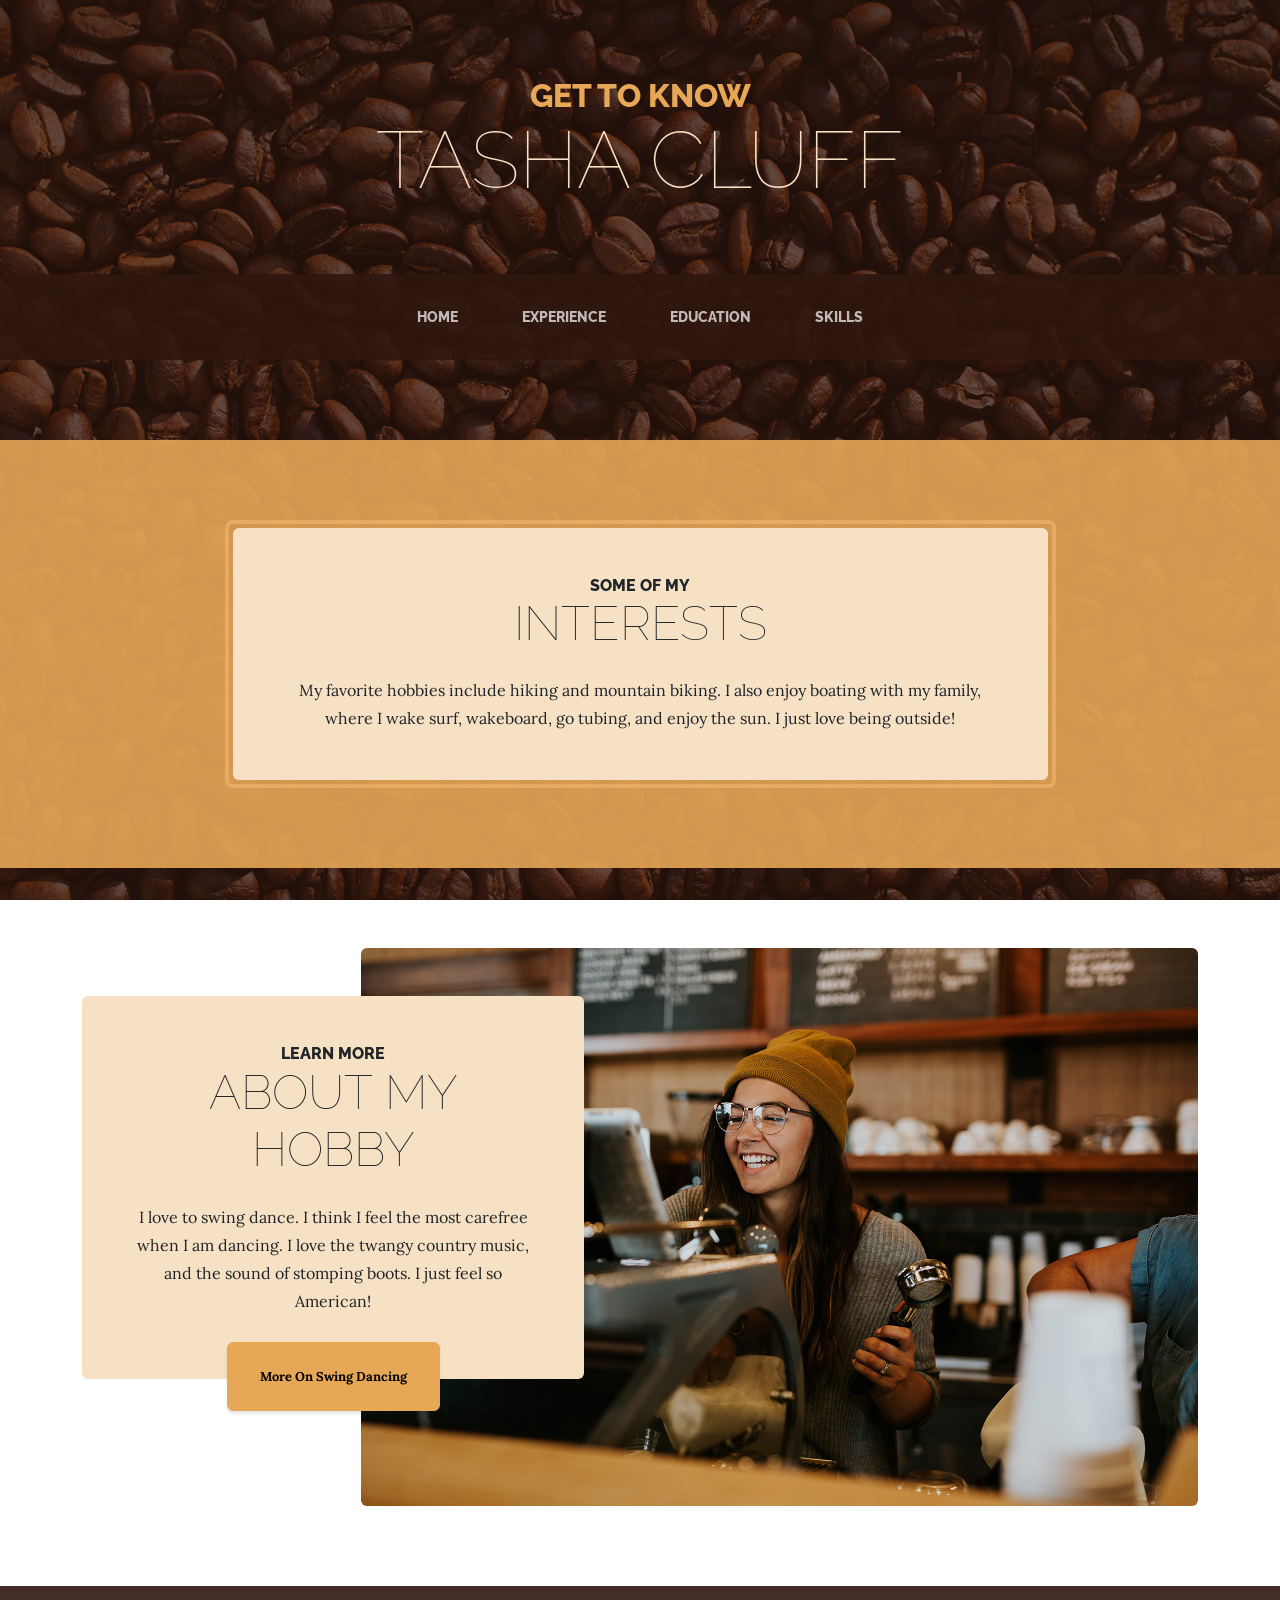
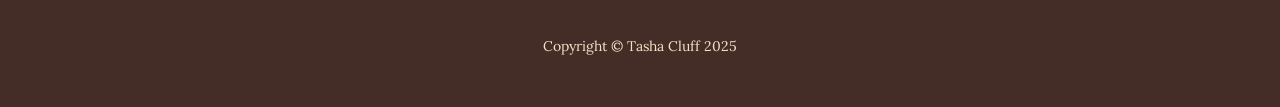
==== index.html @ 7a10b4f2 "Add files via upload" ====
<!DOCTYPE html>
<html lang="en">
    <head>
        <meta charset="utf-8" />
        <meta name="viewport" content="width=device-width, initial-scale=1, shrink-to-fit=no" />
        <meta name="description" content="" />
        <meta name="author" content="" />
        <title>Tasha Cluff - Student at Brigham Young University</title>
        <link rel="icon" type="image/x-icon" href="assets/favicon.ico" />
        <!-- Google fonts-->
        <link href="https://fonts.googleapis.com/css?family=Raleway:100,100i,200,200i,300,300i,400,400i,500,500i,600,600i,700,700i,800,800i,900,900i" rel="stylesheet" />
        <link href="https://fonts.googleapis.com/css?family=Lora:400,400i,700,700i" rel="stylesheet" />
        <!-- Core theme CSS (includes Bootstrap)-->
        <link href="css/styles.css" rel="stylesheet" />
    </head>
    <body>
        <header>
            <h1 class="site-heading text-center text-faded d-none d-lg-block">
                <span class="site-heading-upper text-primary mb-3">Get To Know</span>
                <span class="site-heading-lower">Tasha Cluff</span>
            </h1>
        </header>
        <!-- Navigation-->
        <nav class="navbar navbar-expand-lg navbar-dark py-lg-4" id="mainNav">
            <div class="container">
                <a class="navbar-brand text-uppercase fw-bold d-lg-none" href="index.html">Tasha Cluff</a>
                <button class="navbar-toggler" type="button" data-bs-toggle="collapse" data-bs-target="#navbarSupportedContent" aria-controls="navbarSupportedContent" aria-expanded="false" aria-label="Toggle navigation"><span class="navbar-toggler-icon"></span></button>
                <div class="collapse navbar-collapse" id="navbarSupportedContent">
                    <ul class="navbar-nav mx-auto">
                        <li class="nav-item px-lg-4"><a class="nav-link text-uppercase" href="index.html">Home</a></li>
                        <li class="nav-item px-lg-4"><a class="nav-link text-uppercase" href="experience.html">Experience</a></li>
                        <li class="nav-item px-lg-4"><a class="nav-link text-uppercase" href="education.html">Education</a></li>
                        <li class="nav-item px-lg-4"><a class="nav-link text-uppercase" href="skills.html">Skills</a></li>
                    </ul>
                </div>
            </div>
        </nav>
        <section class="page-section cta">
            <div class="container">
                <div class="row">
                    <div class="col-xl-9 mx-auto">
                        <div class="cta-inner bg-faded text-center rounded">
                            <h2 class="section-heading mb-4">
                                <span class="section-heading-upper">Some Of My</span>
                                <span class="section-heading-lower">Interests</span>
                            </h2>
                            <p class="mb-0">My favorite hobbies include hiking and mountain biking. I also enjoy boating with my family, where I wake surf, wakeboard, go tubing, and enjoy the sun. I just love being outside!</p>
                        </div>
                    </div>
                </div>
            </div>
        </section>
        <section class="page-section clearfix">
            <div class="container">
                <div class="intro">
                    <img class="intro-img img-fluid mb-3 mb-lg-0 rounded" src="assets/img/intro.jpg" alt="..." />
                    <div class="intro-text left-0 text-center bg-faded p-5 rounded">
                        <h2 class="section-heading mb-4">
                            <span class="section-heading-upper">Learn More</span>
                            <span class="section-heading-lower">About My Hobby</span>
                        </h2>
                        <p class="mb-3">I love to swing dance. I think I feel the most carefree when I am dancing. I love the twangy country music, and the sound of stomping boots. I just feel so American!</p>
                        <div class="intro-button mx-auto"><a class="btn btn-primary btn-xl" href="scratchpage.html">More On Swing Dancing</a></div>
                    </div>
                </div>
            </div>
        </section>
        <footer class="footer text-faded text-center py-5">
            <div class="container"><p class="m-0 small">Copyright &copy; Tasha Cluff 2025</p></div>
        </footer>
        <!-- Bootstrap core JS-->
        <script src="https://cdn.jsdelivr.net/npm/bootstrap@5.2.3/dist/js/bootstrap.bundle.min.js"></script>
        <!-- Core theme JS-->
        <script src="js/scripts.js"></script>
    </body>
</html>
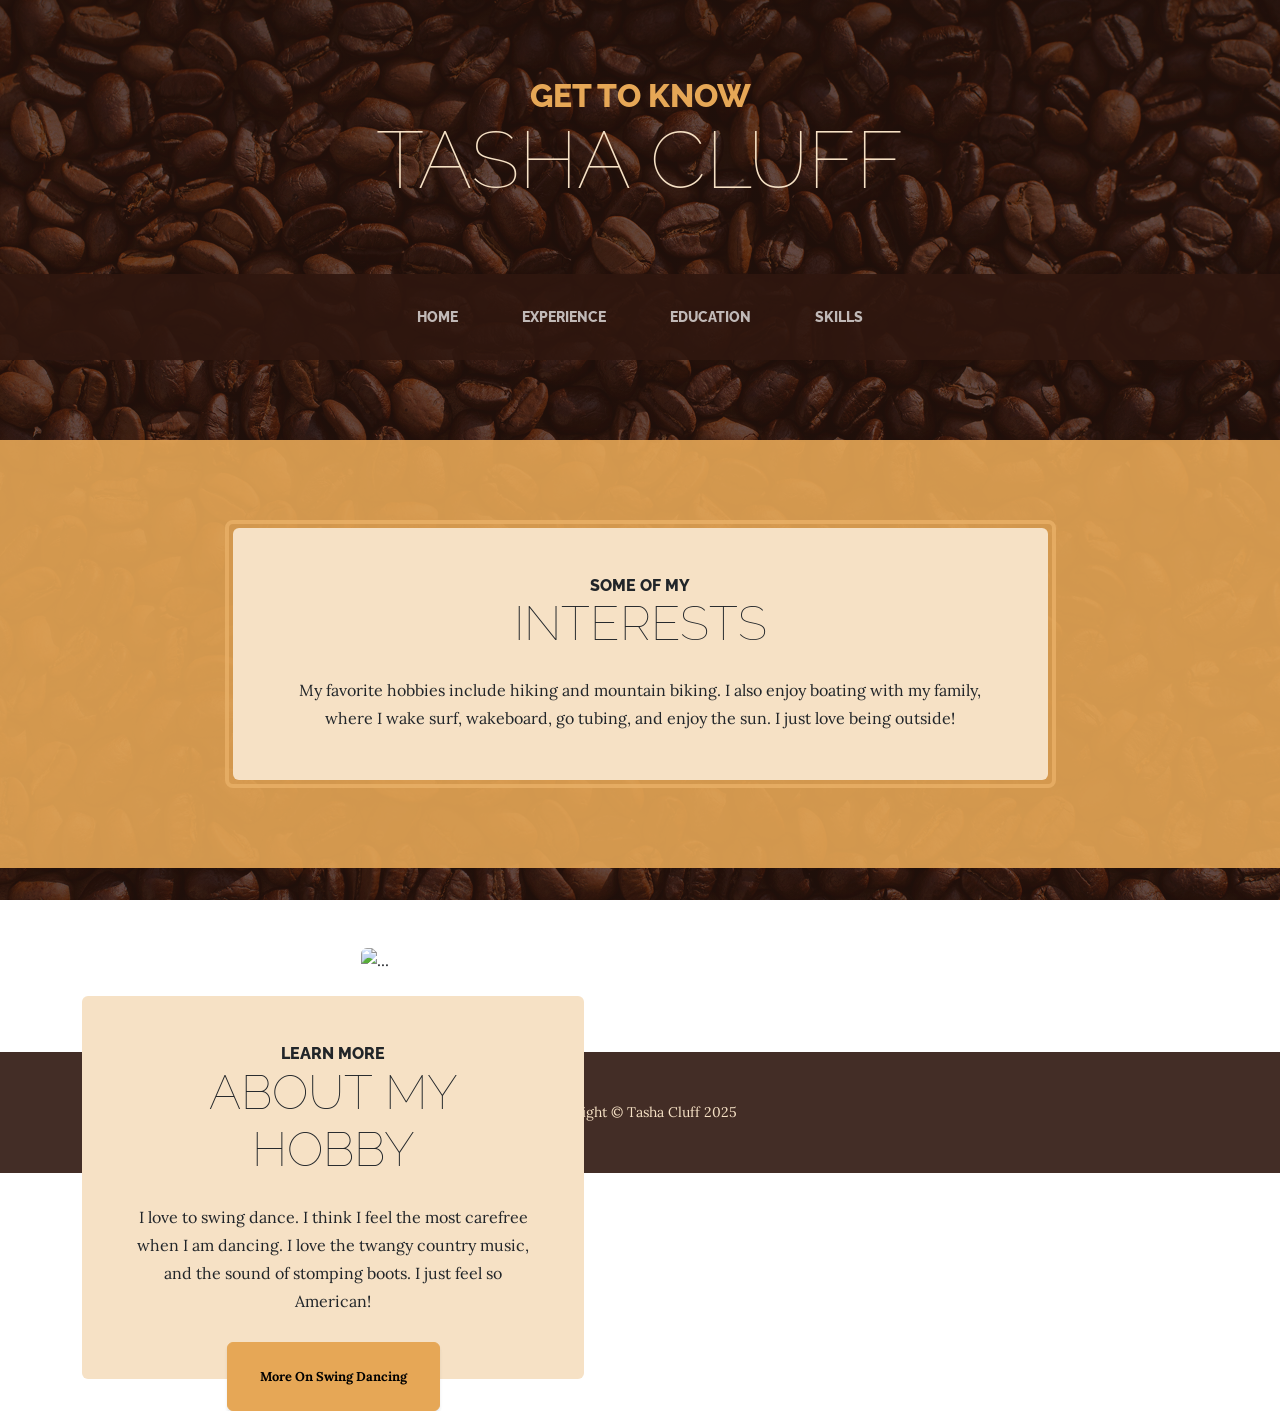
==== commit 460434df: "Add files via upload" ====
--- a/index.html
+++ b/index.html
@@ -53,7 +53,7 @@
         <section class="page-section clearfix">
             <div class="container">
                 <div class="intro">
-                    <img class="intro-img img-fluid mb-3 mb-lg-0 rounded" src="assets/img/intro.jpg" alt="..." />
+                    <img class="intro-img img-fluid mb-3 mb-lg-0 rounded" src="assets/img/coupledancing.jpg" alt="..." />
                     <div class="intro-text left-0 text-center bg-faded p-5 rounded">
                         <h2 class="section-heading mb-4">
                             <span class="section-heading-upper">Learn More</span>
